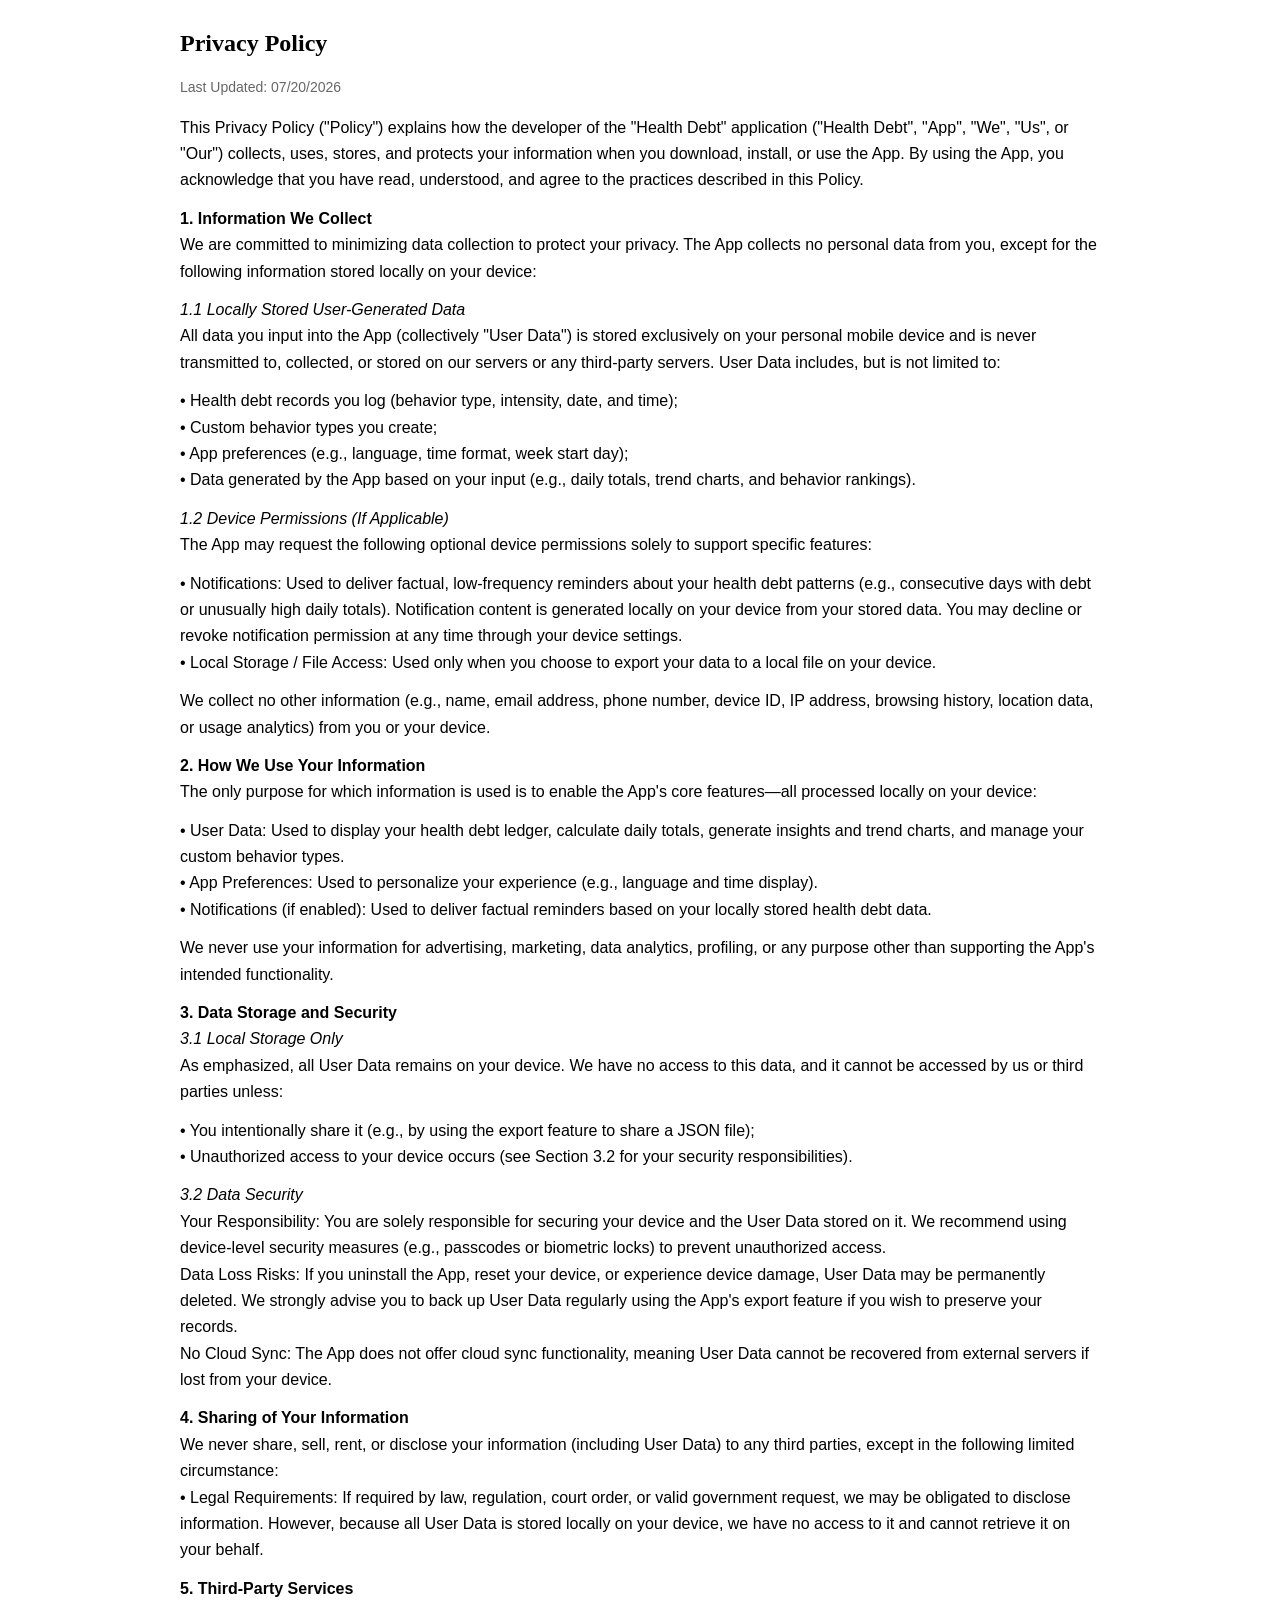
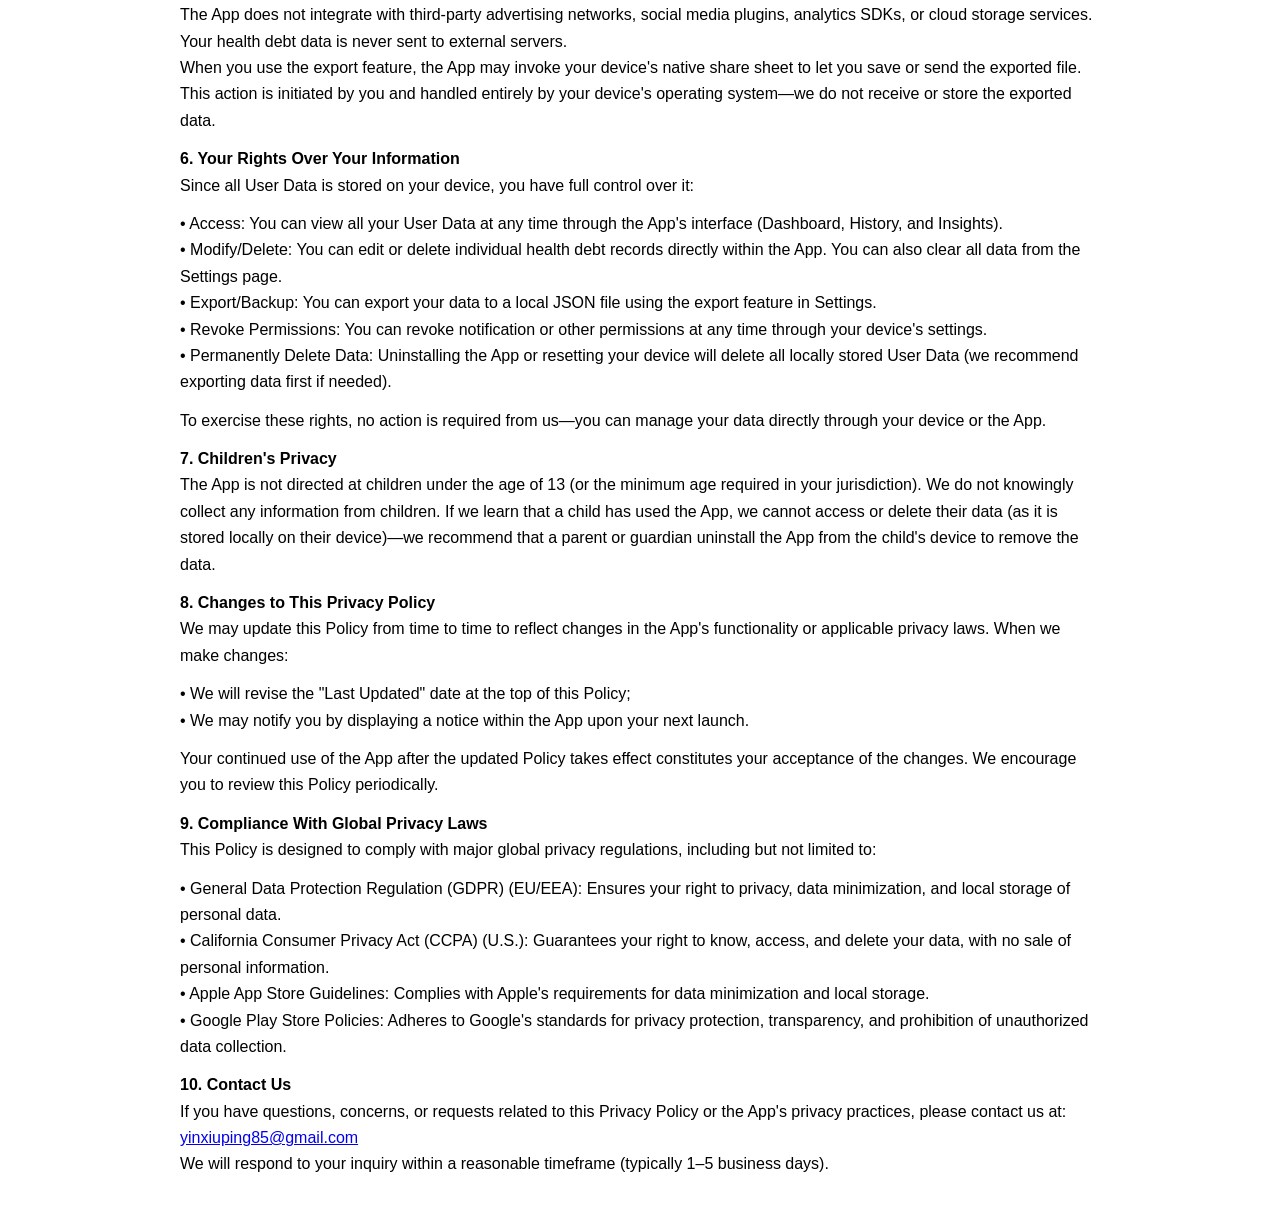
==== privacy.html @ 284af762 "init code" ====
<!doctype html>
<html lang="en">
<head>
  <meta charset="utf-8">
  <meta name="viewport" content="width=device-width, initial-scale=1">
  <title>Privacy Policy — Health Debt</title>
  <style>
    :root{color-scheme:light dark}
    body{margin:0;font-family:-apple-system,BlinkMacSystemFont,Segoe UI,Roboto,Helvetica,Arial,Apple Color Emoji,Segoe UI Emoji,Segoe UI Symbol,sans-serif;line-height:1.65}
    .container{max-width:920px;margin:0 auto;padding:24px}
    header{margin-bottom:16px}
    h1{font-size:28px;margin:0 0 8px}
    .updated{color:#666;font-size:14px}
    article{background:transparent}
    article p{margin:0 0 12px}
    nav a{color:#0b5ed7;text-decoration:none}
    nav{margin:8px 0 24px}
    .page-title{font-size:18pt;font-family:Times,serif;margin:0 0 12px}
    @media (max-width:768px){
      .page-title{display:none}
    }
  </style>
</head>
<body>
  <div class="container">
    <p class="page-title"><strong>Privacy Policy</strong></p>
    <header>
      <div class="updated">Last Updated: 07/20/2026</div>
    </header>
    <article>
      <p>This Privacy Policy ("Policy") explains how the developer of the "Health Debt" application ("Health Debt", "App", "We", "Us", or "Our") collects, uses, stores, and protects your information when you download, install, or use the App. By using the App, you acknowledge that you have read, understood, and agree to the practices described in this Policy.</p>

      <p><strong>1. Information We Collect</strong><br>
      We are committed to minimizing data collection to protect your privacy. The App collects no personal data from you, except for the following information stored locally on your device:</p>

      <p><em>1.1 Locally Stored User-Generated Data</em><br>
      All data you input into the App (collectively "User Data") is stored exclusively on your personal mobile device and is never transmitted to, collected, or stored on our servers or any third-party servers. User Data includes, but is not limited to:</p>
      <p>• Health debt records you log (behavior type, intensity, date, and time);<br>
      • Custom behavior types you create;<br>
      • App preferences (e.g., language, time format, week start day);<br>
      • Data generated by the App based on your input (e.g., daily totals, trend charts, and behavior rankings).</p>

      <p><em>1.2 Device Permissions (If Applicable)</em><br>
      The App may request the following optional device permissions solely to support specific features:</p>
      <p>• Notifications: Used to deliver factual, low-frequency reminders about your health debt patterns (e.g., consecutive days with debt or unusually high daily totals). Notification content is generated locally on your device from your stored data. You may decline or revoke notification permission at any time through your device settings.<br>
      • Local Storage / File Access: Used only when you choose to export your data to a local file on your device.</p>

      <p>We collect no other information (e.g., name, email address, phone number, device ID, IP address, browsing history, location data, or usage analytics) from you or your device.</p>

      <p><strong>2. How We Use Your Information</strong><br>
      The only purpose for which information is used is to enable the App's core features—all processed locally on your device:</p>
      <p>• User Data: Used to display your health debt ledger, calculate daily totals, generate insights and trend charts, and manage your custom behavior types.<br>
      • App Preferences: Used to personalize your experience (e.g., language and time display).<br>
      • Notifications (if enabled): Used to deliver factual reminders based on your locally stored health debt data.</p>
      <p>We never use your information for advertising, marketing, data analytics, profiling, or any purpose other than supporting the App's intended functionality.</p>

      <p><strong>3. Data Storage and Security</strong><br>
      <em>3.1 Local Storage Only</em><br>
      As emphasized, all User Data remains on your device. We have no access to this data, and it cannot be accessed by us or third parties unless:</p>
      <p>• You intentionally share it (e.g., by using the export feature to share a JSON file);<br>
      • Unauthorized access to your device occurs (see Section 3.2 for your security responsibilities).</p>

      <p><em>3.2 Data Security</em><br>
      Your Responsibility: You are solely responsible for securing your device and the User Data stored on it. We recommend using device-level security measures (e.g., passcodes or biometric locks) to prevent unauthorized access.<br>
      Data Loss Risks: If you uninstall the App, reset your device, or experience device damage, User Data may be permanently deleted. We strongly advise you to back up User Data regularly using the App's export feature if you wish to preserve your records.<br>
      No Cloud Sync: The App does not offer cloud sync functionality, meaning User Data cannot be recovered from external servers if lost from your device.</p>

      <p><strong>4. Sharing of Your Information</strong><br>
      We never share, sell, rent, or disclose your information (including User Data) to any third parties, except in the following limited circumstance:<br>
      • Legal Requirements: If required by law, regulation, court order, or valid government request, we may be obligated to disclose information. However, because all User Data is stored locally on your device, we have no access to it and cannot retrieve it on your behalf.</p>

      <p><strong>5. Third-Party Services</strong><br>
      The App does not integrate with third-party advertising networks, social media plugins, analytics SDKs, or cloud storage services. Your health debt data is never sent to external servers.<br>
      When you use the export feature, the App may invoke your device's native share sheet to let you save or send the exported file. This action is initiated by you and handled entirely by your device's operating system—we do not receive or store the exported data.</p>

      <p><strong>6. Your Rights Over Your Information</strong><br>
      Since all User Data is stored on your device, you have full control over it:</p>
      <p>• Access: You can view all your User Data at any time through the App's interface (Dashboard, History, and Insights).<br>
      • Modify/Delete: You can edit or delete individual health debt records directly within the App. You can also clear all data from the Settings page.<br>
      • Export/Backup: You can export your data to a local JSON file using the export feature in Settings.<br>
      • Revoke Permissions: You can revoke notification or other permissions at any time through your device's settings.<br>
      • Permanently Delete Data: Uninstalling the App or resetting your device will delete all locally stored User Data (we recommend exporting data first if needed).</p>
      <p>To exercise these rights, no action is required from us—you can manage your data directly through your device or the App.</p>

      <p><strong>7. Children's Privacy</strong><br>
      The App is not directed at children under the age of 13 (or the minimum age required in your jurisdiction). We do not knowingly collect any information from children. If we learn that a child has used the App, we cannot access or delete their data (as it is stored locally on their device)—we recommend that a parent or guardian uninstall the App from the child's device to remove the data.</p>

      <p><strong>8. Changes to This Privacy Policy</strong><br>
      We may update this Policy from time to time to reflect changes in the App's functionality or applicable privacy laws. When we make changes:</p>
      <p>• We will revise the "Last Updated" date at the top of this Policy;<br>
      • We may notify you by displaying a notice within the App upon your next launch.</p>
      <p>Your continued use of the App after the updated Policy takes effect constitutes your acceptance of the changes. We encourage you to review this Policy periodically.</p>

      <p><strong>9. Compliance With Global Privacy Laws</strong><br>
      This Policy is designed to comply with major global privacy regulations, including but not limited to:</p>
      <p>• General Data Protection Regulation (GDPR) (EU/EEA): Ensures your right to privacy, data minimization, and local storage of personal data.<br>
      • California Consumer Privacy Act (CCPA) (U.S.): Guarantees your right to know, access, and delete your data, with no sale of personal information.<br>
      • Apple App Store Guidelines: Complies with Apple's requirements for data minimization and local storage.<br>
      • Google Play Store Policies: Adheres to Google's standards for privacy protection, transparency, and prohibition of unauthorized data collection.</p>

      <p><strong>10. Contact Us</strong><br>
      If you have questions, concerns, or requests related to this Privacy Policy or the App's privacy practices, please contact us at:<br>
      <a href="mailto:yinxiuping85@gmail.com">yinxiuping85@gmail.com</a><br>
      We will respond to your inquiry within a reasonable timeframe (typically 1–5 business days).</p>
    </article>
  </div>
</body>
</html>
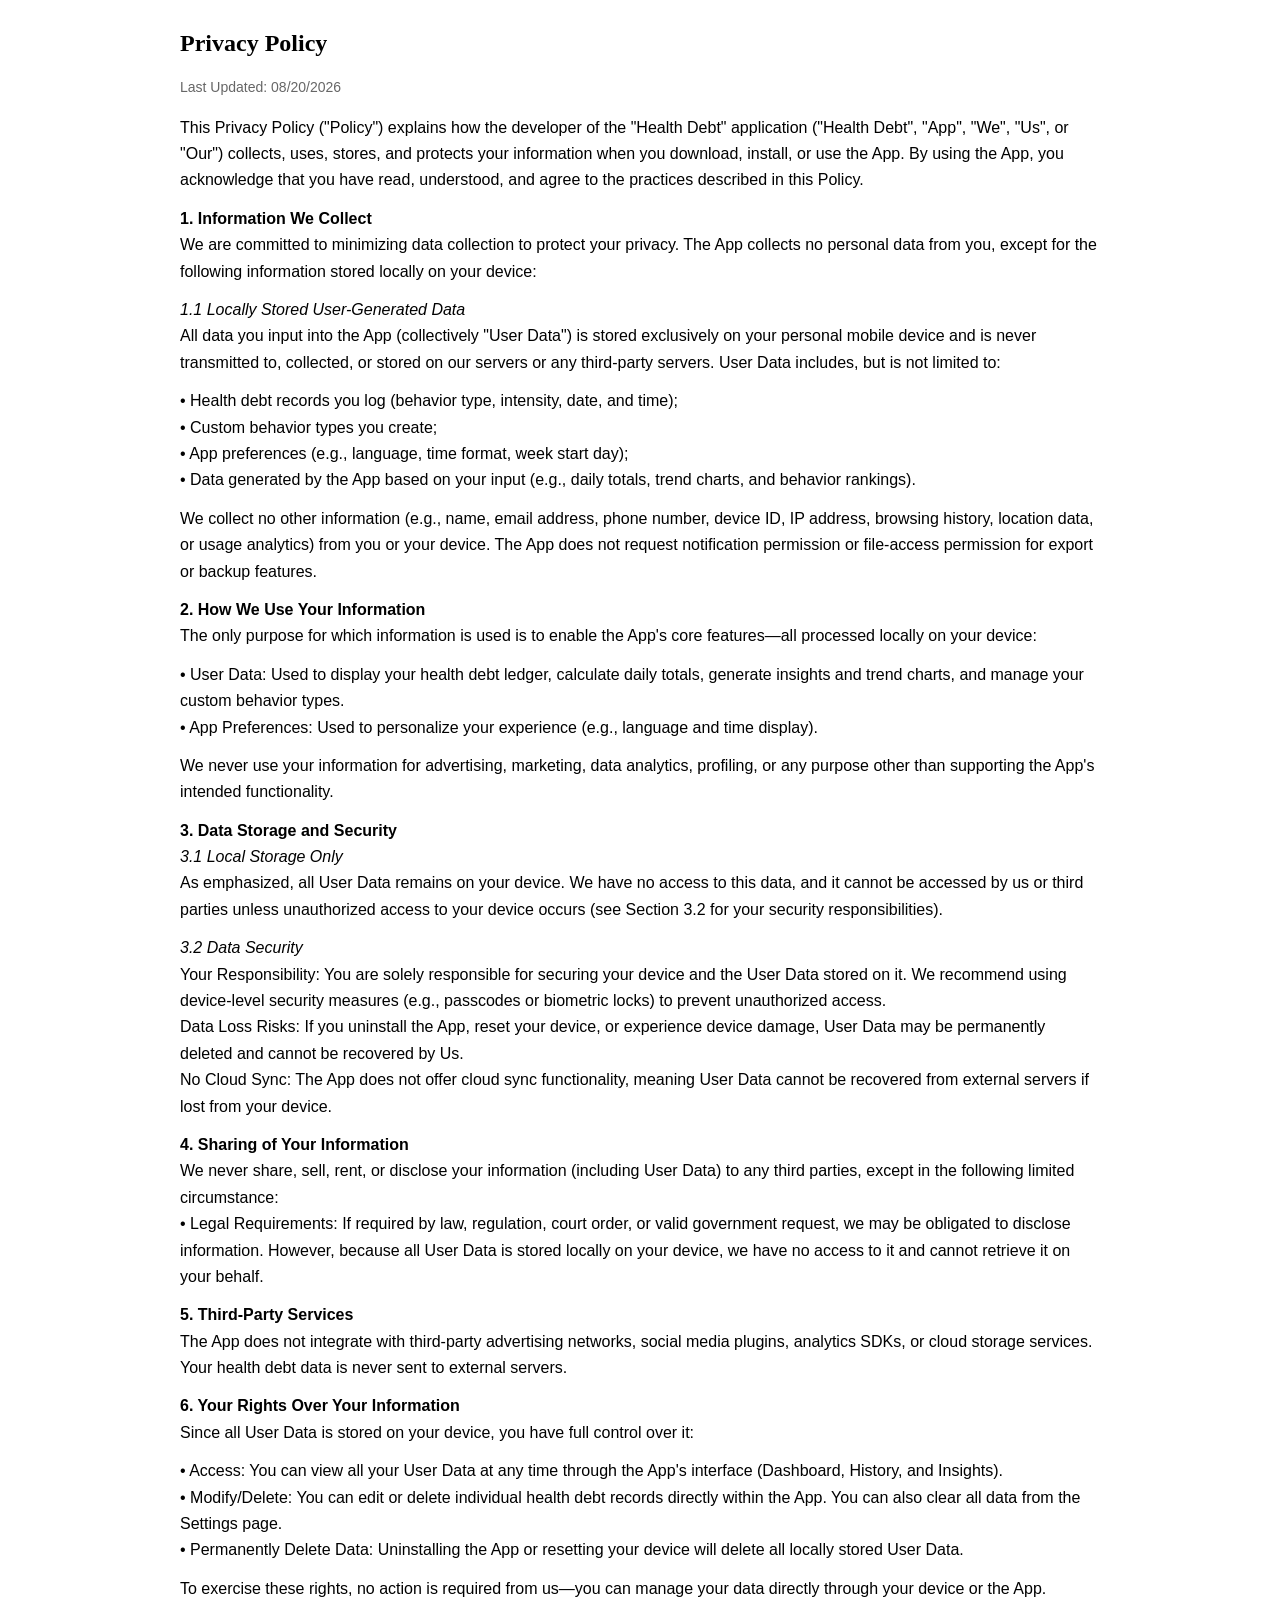
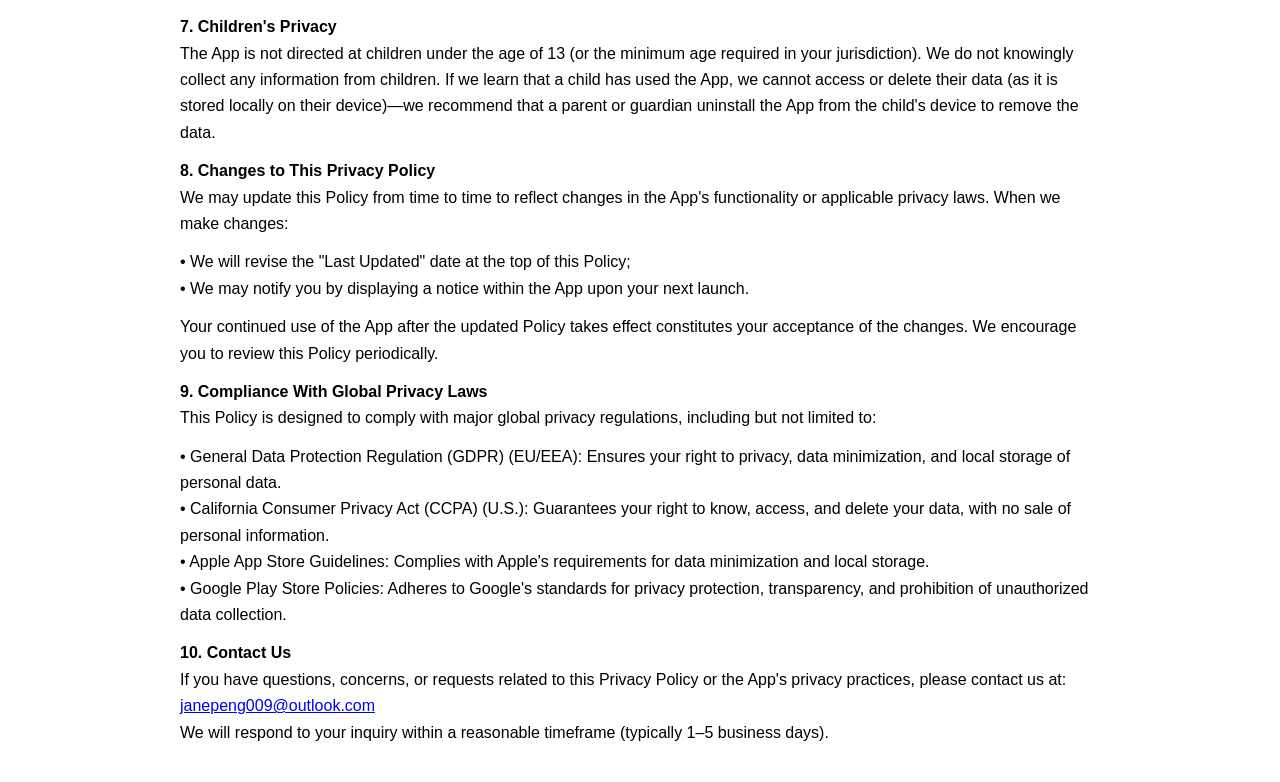
==== commit 80d079b1: "modify email" ====
--- a/privacy.html
+++ b/privacy.html
@@ -25,7 +25,7 @@
   <div class="container">
     <p class="page-title"><strong>Privacy Policy</strong></p>
     <header>
-      <div class="updated">Last Updated: 07/20/2026</div>
+      <div class="updated">Last Updated: 08/20/2026</div>
     </header>
     <article>
       <p>This Privacy Policy ("Policy") explains how the developer of the "Health Debt" application ("Health Debt", "App", "We", "Us", or "Our") collects, uses, stores, and protects your information when you download, install, or use the App. By using the App, you acknowledge that you have read, understood, and agree to the practices described in this Policy.</p>
@@ -40,29 +40,21 @@
       • App preferences (e.g., language, time format, week start day);<br>
       • Data generated by the App based on your input (e.g., daily totals, trend charts, and behavior rankings).</p>
 
-      <p><em>1.2 Device Permissions (If Applicable)</em><br>
-      The App may request the following optional device permissions solely to support specific features:</p>
-      <p>• Notifications: Used to deliver factual, low-frequency reminders about your health debt patterns (e.g., consecutive days with debt or unusually high daily totals). Notification content is generated locally on your device from your stored data. You may decline or revoke notification permission at any time through your device settings.<br>
-      • Local Storage / File Access: Used only when you choose to export your data to a local file on your device.</p>
-
-      <p>We collect no other information (e.g., name, email address, phone number, device ID, IP address, browsing history, location data, or usage analytics) from you or your device.</p>
+      <p>We collect no other information (e.g., name, email address, phone number, device ID, IP address, browsing history, location data, or usage analytics) from you or your device. The App does not request notification permission or file-access permission for export or backup features.</p>
 
       <p><strong>2. How We Use Your Information</strong><br>
       The only purpose for which information is used is to enable the App's core features—all processed locally on your device:</p>
       <p>• User Data: Used to display your health debt ledger, calculate daily totals, generate insights and trend charts, and manage your custom behavior types.<br>
-      • App Preferences: Used to personalize your experience (e.g., language and time display).<br>
-      • Notifications (if enabled): Used to deliver factual reminders based on your locally stored health debt data.</p>
+      • App Preferences: Used to personalize your experience (e.g., language and time display).</p>
       <p>We never use your information for advertising, marketing, data analytics, profiling, or any purpose other than supporting the App's intended functionality.</p>
 
       <p><strong>3. Data Storage and Security</strong><br>
       <em>3.1 Local Storage Only</em><br>
-      As emphasized, all User Data remains on your device. We have no access to this data, and it cannot be accessed by us or third parties unless:</p>
-      <p>• You intentionally share it (e.g., by using the export feature to share a JSON file);<br>
-      • Unauthorized access to your device occurs (see Section 3.2 for your security responsibilities).</p>
+      As emphasized, all User Data remains on your device. We have no access to this data, and it cannot be accessed by us or third parties unless unauthorized access to your device occurs (see Section 3.2 for your security responsibilities).</p>
 
       <p><em>3.2 Data Security</em><br>
       Your Responsibility: You are solely responsible for securing your device and the User Data stored on it. We recommend using device-level security measures (e.g., passcodes or biometric locks) to prevent unauthorized access.<br>
-      Data Loss Risks: If you uninstall the App, reset your device, or experience device damage, User Data may be permanently deleted. We strongly advise you to back up User Data regularly using the App's export feature if you wish to preserve your records.<br>
+      Data Loss Risks: If you uninstall the App, reset your device, or experience device damage, User Data may be permanently deleted and cannot be recovered by Us.<br>
       No Cloud Sync: The App does not offer cloud sync functionality, meaning User Data cannot be recovered from external servers if lost from your device.</p>
 
       <p><strong>4. Sharing of Your Information</strong><br>
@@ -70,16 +62,13 @@
       • Legal Requirements: If required by law, regulation, court order, or valid government request, we may be obligated to disclose information. However, because all User Data is stored locally on your device, we have no access to it and cannot retrieve it on your behalf.</p>
 
       <p><strong>5. Third-Party Services</strong><br>
-      The App does not integrate with third-party advertising networks, social media plugins, analytics SDKs, or cloud storage services. Your health debt data is never sent to external servers.<br>
-      When you use the export feature, the App may invoke your device's native share sheet to let you save or send the exported file. This action is initiated by you and handled entirely by your device's operating system—we do not receive or store the exported data.</p>
+      The App does not integrate with third-party advertising networks, social media plugins, analytics SDKs, or cloud storage services. Your health debt data is never sent to external servers.</p>
 
       <p><strong>6. Your Rights Over Your Information</strong><br>
       Since all User Data is stored on your device, you have full control over it:</p>
       <p>• Access: You can view all your User Data at any time through the App's interface (Dashboard, History, and Insights).<br>
       • Modify/Delete: You can edit or delete individual health debt records directly within the App. You can also clear all data from the Settings page.<br>
-      • Export/Backup: You can export your data to a local JSON file using the export feature in Settings.<br>
-      • Revoke Permissions: You can revoke notification or other permissions at any time through your device's settings.<br>
-      • Permanently Delete Data: Uninstalling the App or resetting your device will delete all locally stored User Data (we recommend exporting data first if needed).</p>
+      • Permanently Delete Data: Uninstalling the App or resetting your device will delete all locally stored User Data.</p>
       <p>To exercise these rights, no action is required from us—you can manage your data directly through your device or the App.</p>
 
       <p><strong>7. Children's Privacy</strong><br>
@@ -100,7 +89,7 @@
 
       <p><strong>10. Contact Us</strong><br>
       If you have questions, concerns, or requests related to this Privacy Policy or the App's privacy practices, please contact us at:<br>
-      <a href="mailto:yinxiuping85@gmail.com">yinxiuping85@gmail.com</a><br>
+      <a href="mailto:janepeng009@outlook.com">janepeng009@outlook.com</a><br>
       We will respond to your inquiry within a reasonable timeframe (typically 1–5 business days).</p>
     </article>
   </div>
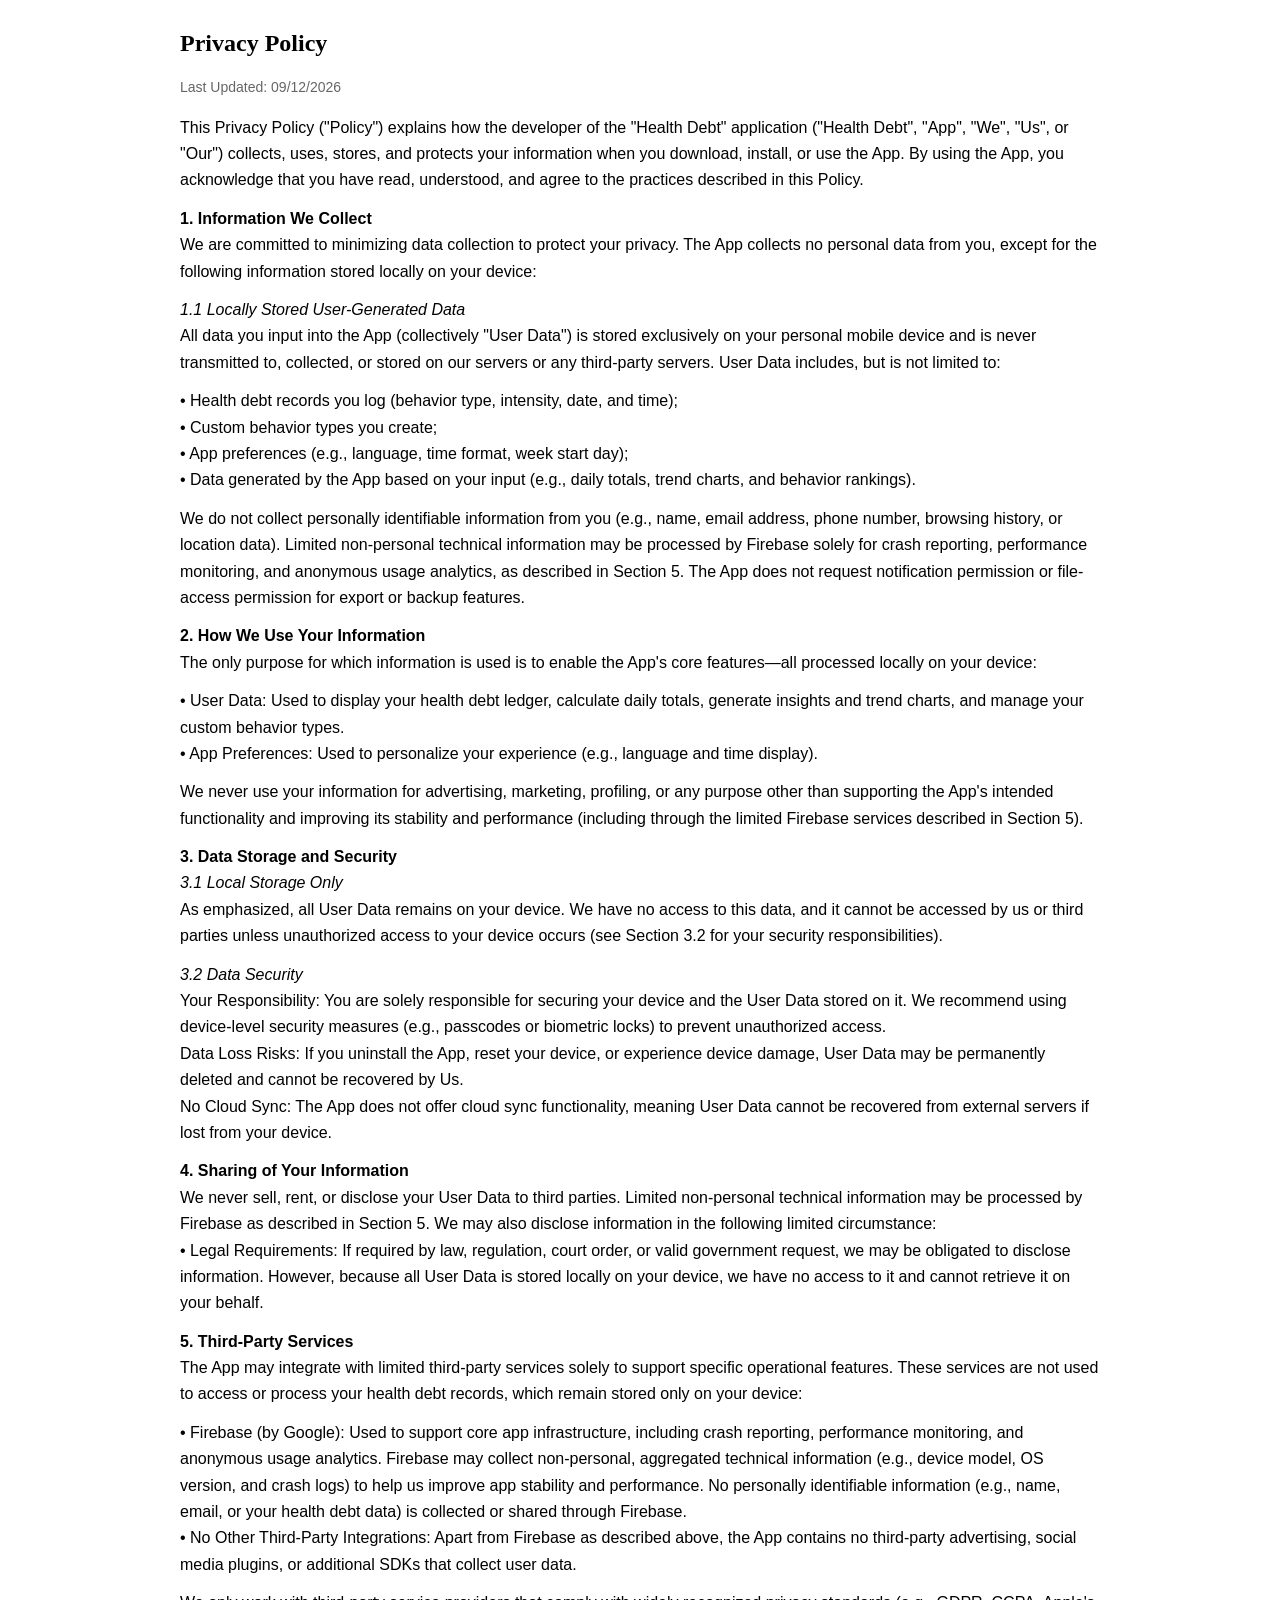
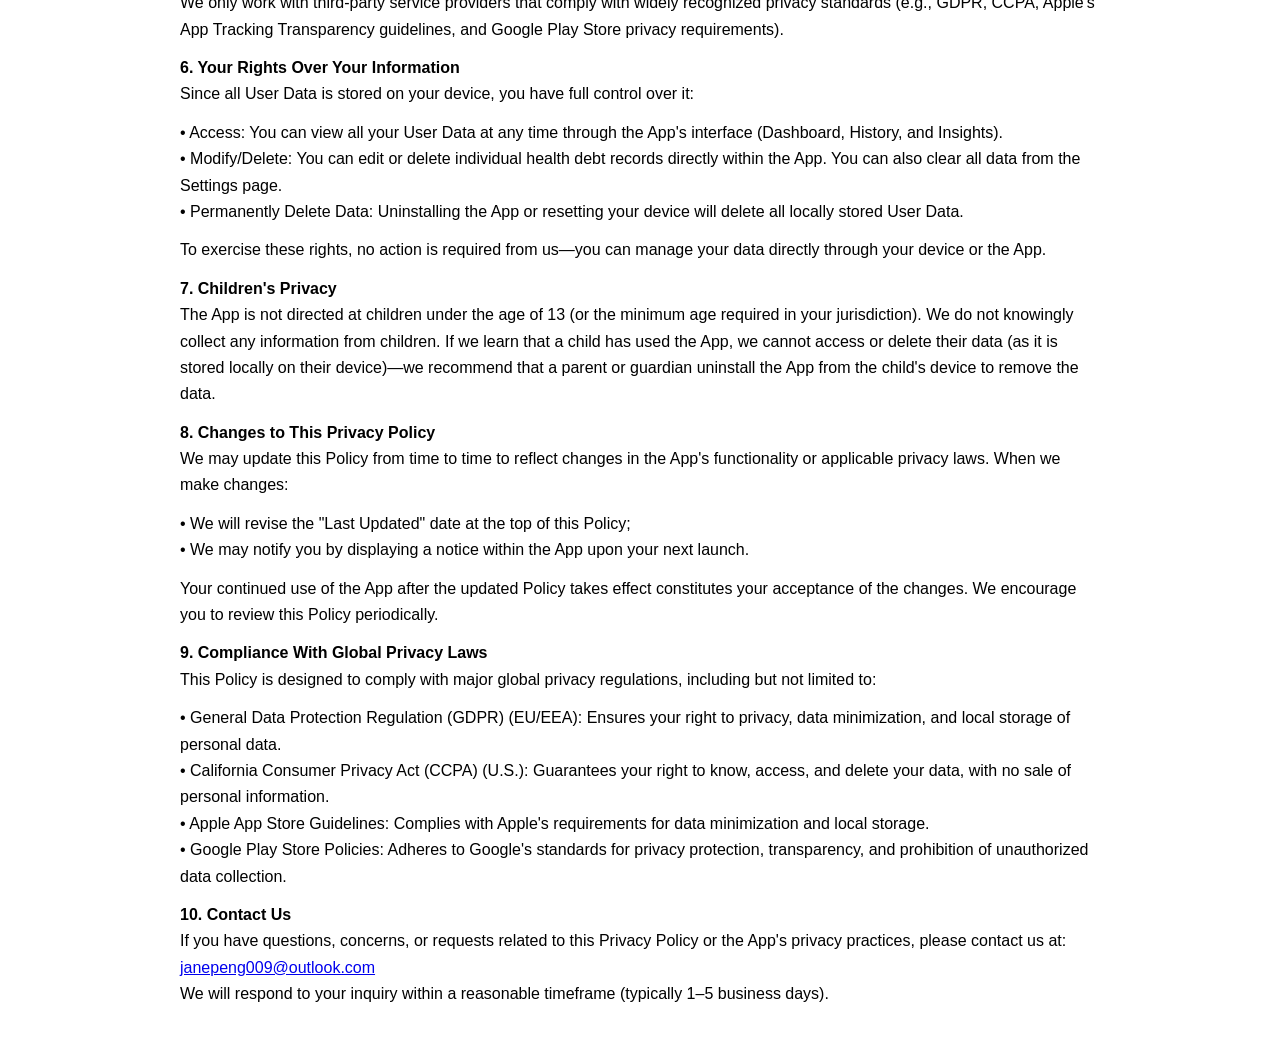
==== commit f2f1afa4: "update privacy.html to add firebase" ====
--- a/privacy.html
+++ b/privacy.html
@@ -25,7 +25,7 @@
   <div class="container">
     <p class="page-title"><strong>Privacy Policy</strong></p>
     <header>
-      <div class="updated">Last Updated: 08/20/2026</div>
+      <div class="updated">Last Updated: 09/12/2026</div>
     </header>
     <article>
       <p>This Privacy Policy ("Policy") explains how the developer of the "Health Debt" application ("Health Debt", "App", "We", "Us", or "Our") collects, uses, stores, and protects your information when you download, install, or use the App. By using the App, you acknowledge that you have read, understood, and agree to the practices described in this Policy.</p>
@@ -40,13 +40,13 @@
       • App preferences (e.g., language, time format, week start day);<br>
       • Data generated by the App based on your input (e.g., daily totals, trend charts, and behavior rankings).</p>
 
-      <p>We collect no other information (e.g., name, email address, phone number, device ID, IP address, browsing history, location data, or usage analytics) from you or your device. The App does not request notification permission or file-access permission for export or backup features.</p>
+      <p>We do not collect personally identifiable information from you (e.g., name, email address, phone number, browsing history, or location data). Limited non-personal technical information may be processed by Firebase solely for crash reporting, performance monitoring, and anonymous usage analytics, as described in Section 5. The App does not request notification permission or file-access permission for export or backup features.</p>
 
       <p><strong>2. How We Use Your Information</strong><br>
       The only purpose for which information is used is to enable the App's core features—all processed locally on your device:</p>
       <p>• User Data: Used to display your health debt ledger, calculate daily totals, generate insights and trend charts, and manage your custom behavior types.<br>
       • App Preferences: Used to personalize your experience (e.g., language and time display).</p>
-      <p>We never use your information for advertising, marketing, data analytics, profiling, or any purpose other than supporting the App's intended functionality.</p>
+      <p>We never use your information for advertising, marketing, profiling, or any purpose other than supporting the App's intended functionality and improving its stability and performance (including through the limited Firebase services described in Section 5).</p>
 
       <p><strong>3. Data Storage and Security</strong><br>
       <em>3.1 Local Storage Only</em><br>
@@ -58,11 +58,14 @@
       No Cloud Sync: The App does not offer cloud sync functionality, meaning User Data cannot be recovered from external servers if lost from your device.</p>
 
       <p><strong>4. Sharing of Your Information</strong><br>
-      We never share, sell, rent, or disclose your information (including User Data) to any third parties, except in the following limited circumstance:<br>
+      We never sell, rent, or disclose your User Data to third parties. Limited non-personal technical information may be processed by Firebase as described in Section 5. We may also disclose information in the following limited circumstance:<br>
       • Legal Requirements: If required by law, regulation, court order, or valid government request, we may be obligated to disclose information. However, because all User Data is stored locally on your device, we have no access to it and cannot retrieve it on your behalf.</p>
 
       <p><strong>5. Third-Party Services</strong><br>
-      The App does not integrate with third-party advertising networks, social media plugins, analytics SDKs, or cloud storage services. Your health debt data is never sent to external servers.</p>
+      The App may integrate with limited third-party services solely to support specific operational features. These services are not used to access or process your health debt records, which remain stored only on your device:</p>
+      <p>• Firebase (by Google): Used to support core app infrastructure, including crash reporting, performance monitoring, and anonymous usage analytics. Firebase may collect non-personal, aggregated technical information (e.g., device model, OS version, and crash logs) to help us improve app stability and performance. No personally identifiable information (e.g., name, email, or your health debt data) is collected or shared through Firebase.<br>
+      • No Other Third-Party Integrations: Apart from Firebase as described above, the App contains no third-party advertising, social media plugins, or additional SDKs that collect user data.</p>
+      <p>We only work with third-party service providers that comply with widely recognized privacy standards (e.g., GDPR, CCPA, Apple's App Tracking Transparency guidelines, and Google Play Store privacy requirements).</p>
 
       <p><strong>6. Your Rights Over Your Information</strong><br>
       Since all User Data is stored on your device, you have full control over it:</p>
